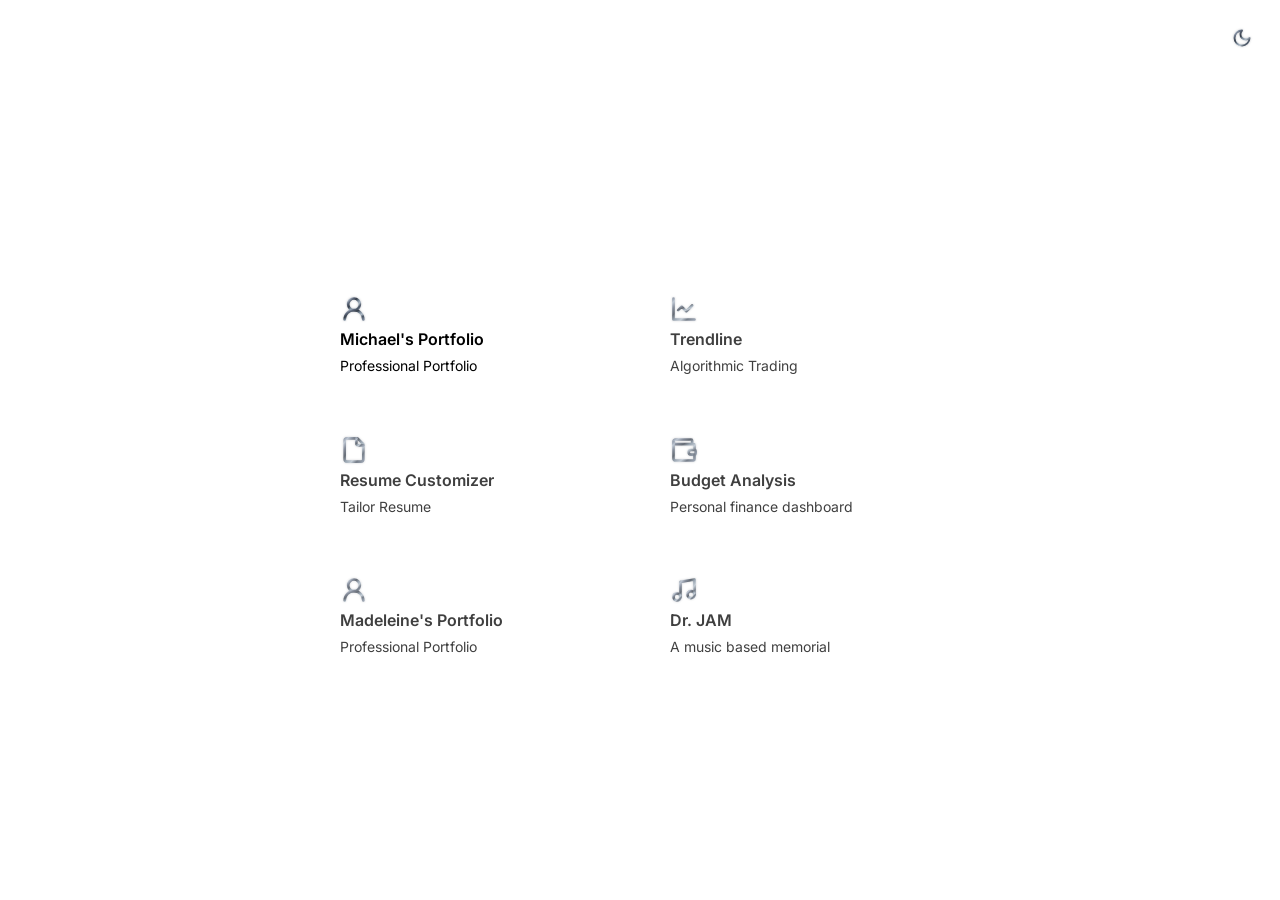
==== src/index.html @ 128f0eee "updated descriptions" ====
<!DOCTYPE html>
<html lang="en">
<head>
  <meta charset="UTF-8" />
  <meta name="viewport" content="width=device-width, initial-scale=1.0, viewport-fit=cover" />
  <title>Valhalla</title>
  <link rel="icon" href="favicon.svg" type="image/svg+xml" />
  <script>
    (function () {
      try {
        var t = localStorage.getItem("valhalla-theme");
        if (t === "light" || t === "dark") document.documentElement.dataset.theme = t;
      } catch (e) {}
    })();
  </script>
  <link rel="stylesheet" href="css/fonts.css" />
  <link rel="stylesheet" href="css/theme.css?v=37" />
  <link rel="stylesheet" href="css/styles.css?v=37" />
</head>
<body>
  <!-- Shared SVG gradient for metallic icons and accents -->
  <svg xmlns="http://www.w3.org/2000/svg" aria-hidden="true" focusable="false" class="svg-defs">
    <defs>
      <linearGradient id="valhalla-metal" x1="0%" y1="0%" x2="100%" y2="100%">
        <stop offset="0%" class="metal-s1"/>
        <stop offset="8%" class="metal-s2"/>
        <stop offset="22%" class="metal-s3"/>
        <stop offset="38%" class="metal-s4"/>
        <stop offset="52%" class="metal-s5"/>
        <stop offset="68%" class="metal-s6"/>
        <stop offset="82%" class="metal-s7"/>
        <stop offset="100%" class="metal-s8"/>
      </linearGradient>
    </defs>
  </svg>

  <header class="site-header">
    <h1 class="site-title">Valhalla</h1>
    <button type="button" id="theme-toggle" class="theme-toggle" aria-label="Toggle color theme"></button>
  </header>

  <main class="page-main">
    <div class="link-grid" id="link-grid"></div>
  </main>

  <div id="coming-soon-banner" class="coming-soon-banner" role="status" aria-live="polite" hidden>
    <span class="coming-soon-banner__message">App coming soon!</span>
  </div>

  <script type="module" src="js/theme.js?v=36"></script>
  <script type="module" src="js/app.js?v=37"></script>
</body>
</html>
---- src/css/fonts.css ----
@import url("https://fonts.googleapis.com/css2?family=Inter:wght@400;500;600;700&display=swap");

:root {
  --font-sans: "Inter", system-ui, -apple-system, "Segoe UI", Roboto, sans-serif;
}
---- src/css/theme.css ----
/* Valhalla theme — metallic gold (dark) and platinum silver (light) with sheen. */

* { box-sizing: border-box; }

/* Multi-stop gradients simulate specular highlights + shadow bands on brushed metal. */
:root {
  --gold-gradient: linear-gradient(
    125deg,
    #fffef5 0%,
    #ffe9a8 7%,
    #e8c547 18%,
    #7a5a18 32%,
    #d4af37 46%,
    #f8ecc0 58%,
    #a88428 72%,
    #f0dc98 86%,
    #fffef5 100%
  );
  --silver-gradient: linear-gradient(
    125deg,
    #7a8698 0%,
    #a8b4c4 8%,
    #5c6678 20%,
    #343c48 34%,
    #788898 48%,
    #b0bcc8 58%,
    #4a5564 72%,
    #98a4b4 86%,
    #7a8698 100%
  );
}

/* --- Dark tokens (gold) ------------------------------------------------ */
@media (prefers-color-scheme: dark) {
  :root:not([data-theme]) {
    --bg: #110e08;
    --bg-elevated: #1c1a16;
    --bg-hover: #252219;
    --accent-gradient: var(--gold-gradient);
    --accent-glow: rgba(232, 197, 71, 0.35);
    --accent-subtle: rgba(212, 175, 55, 0.12);
    --text-primary: #f0ebe3;
    --text-secondary: #b8b0a4;
    --text-dim: #7a7268;
    --border: rgba(255, 255, 255, 0.07);
    --border-strong: rgba(212, 175, 55, 0.35);
    --shadow: 0 4px 28px rgba(0, 0, 0, 0.55);
    --focus-ring: rgba(248, 236, 192, 0.45);
    --metal-shadow: 0 1px 2px rgba(0, 0, 0, 0.2);
    --toast-bg: #1c1a16;
    --toast-border: rgba(212, 175, 55, 0.3);
  }
}

:root[data-theme="dark"] {
  --bg: #110e08;
  --bg-elevated: #1c1a16;
  --bg-hover: #252219;
  --accent-gradient: var(--gold-gradient);
  --accent-glow: rgba(232, 197, 71, 0.35);
  --accent-subtle: rgba(212, 175, 55, 0.12);
  --text-primary: #f0ebe3;
  --text-secondary: #b8b0a4;
  --text-dim: #7a7268;
  --border: rgba(255, 255, 255, 0.07);
  --border-strong: rgba(212, 175, 55, 0.35);
  --shadow: 0 4px 28px rgba(0, 0, 0, 0.55);
  --focus-ring: rgba(248, 236, 192, 0.45);
  --metal-shadow: 0 1px 2px rgba(0, 0, 0, 0.2);
  --toast-bg: #1c1a16;
  --toast-border: rgba(212, 175, 55, 0.3);
}
 (platinum silver) ------------------------------------ */
@media (prefers-color-scheme: light) {
  :root:not([data-theme]) {
    --bg: #f7f5f1;
    --bg-elevated: #ffffff;
    --bg-hover: #f0ece6;
    --accent-gradient: var(--silver-gradient);
    --accent-glow: rgba(74, 85, 100, 0.25);
    --accent-subtle: rgba(74, 85, 100, 0.1);
    --text-primary: #1c1a16;
    --text-secondary: #4a4540;
    --text-dim: #8a8480;
    --border: rgba(28, 26, 22, 0.1);
    --border-strong: rgba(74, 85, 100, 0.45);
    --shadow: 0 4px 24px rgba(28, 26, 22, 0.08);
    --focus-ring: rgba(74, 85, 100, 0.5);
    --metal-shadow: 0 1px 2px rgba(52, 60, 72, 0.35);
    --toast-bg: #ffffff;
    --toast-border: rgba(74, 85, 100, 0.3);
  }
}

:root[data-theme="light"] {
  --bg: #f7f5f1;
  --bg-elevated: #ffffff;
  --bg-hover: #f0ece6;
  --accent-gradient: var(--silver-gradient);
  --accent-glow: rgba(74, 85, 100, 0.25);
  --accent-subtle: rgba(74, 85, 100, 0.1);
  --text-primary: #1c1a16;
  --text-secondary: #4a4540;
  --text-dim: #8a8480;
  --border: rgba(28, 26, 22, 0.1);
  --border-strong: rgba(74, 85, 100, 0.45);
  --shadow: 0 4px 24px rgba(28, 26, 22, 0.08);
  --focus-ring: rgba(74, 85, 100, 0.5);
  --metal-shadow: 0 1px 2px rgba(52, 60, 72, 0.35);
  --toast-bg: #ffffff;
  --toast-border: rgba(74, 85, 100, 0.3);
}

/* SVG gradient stops — gold (dark mode) */
@media (prefers-color-scheme: dark) {
  :root:not([data-theme]) .metal-s1 { stop-color: #fffef5; }
  :root:not([data-theme]) .metal-s2 { stop-color: #ffe9a8; }
  :root:not([data-theme]) .metal-s3 { stop-color: #e8c547; }
  :root:not([data-theme]) .metal-s4 { stop-color: #7a5a18; }
  :root:not([data-theme]) .metal-s5 { stop-color: #d4af37; }
  :root:not([data-theme]) .metal-s6 { stop-color: #f8ecc0; }
  :root:not([data-theme]) .metal-s7 { stop-color: #a88428; }
  :root:not([data-theme]) .metal-s8 { stop-color: #fffef5; }
}

:root[data-theme="dark"] .metal-s1 { stop-color: #fffef5; }
:root[data-theme="dark"] .metal-s2 { stop-color: #ffe9a8; }
:root[data-theme="dark"] .metal-s3 { stop-color: #e8c547; }
:root[data-theme="dark"] .metal-s4 { stop-color: #7a5a18; }
:root[data-theme="dark"] .metal-s5 { stop-color: #d4af37; }
:root[data-theme="dark"] .metal-s6 { stop-color: #f8ecc0; }
:root[data-theme="dark"] .metal-s7 { stop-color: #a88428; }
:root[data-theme="dark"] .metal-s8 { stop-color: #fffef5; }

/* SVG gradient stops — platinum silver (light mode, darker range for contrast on white) */
@media (prefers-color-scheme: light) {
  :root:not([data-theme]) .metal-s1 { stop-color: #7a8698; }
  :root:not([data-theme]) .metal-s2 { stop-color: #a8b4c4; }
  :root:not([data-theme]) .metal-s3 { stop-color: #5c6678; }
  :root:not([data-theme]) .metal-s4 { stop-color: #343c48; }
  :root:not([data-theme]) .metal-s5 { stop-color: #788898; }
  :root:not([data-theme]) .metal-s6 { stop-color: #b0bcc8; }
  :root:not([data-theme]) .metal-s7 { stop-color: #4a5564; }
  :root:not([data-theme]) .metal-s8 { stop-color: #7a8698; }
}

:root[data-theme="light"] .metal-s1 { stop-color: #7a8698; }
:root[data-theme="light"] .metal-s2 { stop-color: #a8b4c4; }
:root[data-theme="light"] .metal-s3 { stop-color: #5c6678; }
:root[data-theme="light"] .metal-s4 { stop-color: #343c48; }
:root[data-theme="light"] .metal-s5 { stop-color: #788898; }
:root[data-theme="light"] .metal-s6 { stop-color: #b0bcc8; }
:root[data-theme="light"] .metal-s7 { stop-color: #4a5564; }
:root[data-theme="light"] .metal-s8 { stop-color: #7a8698; }

@keyframes metal-shimmer {
  0%, 100% { background-position: 0% 50%; }
  50% { background-position: 100% 50%; }
}

html, body {
  margin: 0;
  padding: 0;
  background: var(--bg);
  color: var(--text-primary);
  font-family: var(--font-sans);
  -webkit-font-smoothing: antialiased;
  -moz-osx-font-smoothing: grayscale;
}

a { color: inherit; text-decoration: none; }
---- src/css/styles.css ----
/* Valhalla landing page — mobile-first layout */

.svg-defs {
  position: absolute;
  width: 0;
  height: 0;
  overflow: hidden;
  pointer-events: none;
}

body {
  min-height: 100dvh;
  overflow-x: hidden;
}

/* --- Header ------------------------------------------------------------- */
.site-header {
  display: flex;
  align-items: center;
  justify-content: space-between;
  padding: max(16px, env(safe-area-inset-top)) max(16px, env(safe-area-inset-right)) 16px max(16px, env(safe-area-inset-left));
}

.site-title {
  margin: 0;
  font-size: clamp(1.25rem, 4vw, 1.75rem);
  font-weight: 700;
  letter-spacing: 0.04em;
  background: var(--accent-gradient);
  background-size: 250% 250%;
  -webkit-background-clip: text;
  background-clip: text;
  color: transparent;
  animation: metal-shimmer 7s ease-in-out infinite;
  filter: drop-shadow(var(--metal-shadow));
}

.theme-toggle {
  display: flex;
  align-items: center;
  justify-content: center;
  width: 44px;
  height: 44px;
  padding: 0;
  border: 1px solid var(--border);
  border-radius: 10px;
  background: var(--bg-elevated);
  cursor: pointer;
  flex-shrink: 0;
  transition: background 0.15s ease, border-color 0.15s ease, box-shadow 0.15s ease;
}

.theme-toggle svg {
  filter: drop-shadow(0 0 4px var(--accent-glow));
}

.theme-toggle:focus-visible {
  outline: 2px solid var(--focus-ring);
  outline-offset: 2px;
}

@media (hover: hover) {
  .theme-toggle:hover {
    background: var(--bg-hover);
    border-color: var(--border-strong);
    box-shadow: 0 0 12px var(--accent-glow);
  }
}

.theme-toggle:active {
  background: var(--accent-subtle);
}

/* --- Main --------------------------------------------------------------- */
.page-main {
  display: flex;
  align-items: center;
  justify-content: center;
  min-height: calc(100dvh - 76px);
  padding: 16px max(16px, env(safe-area-inset-right)) max(24px, env(safe-area-inset-bottom)) max(16px, env(safe-area-inset-left));
}

.link-grid {
  display: grid;
  grid-template-columns: 1fr;
  gap: 12px;
  width: 100%;
  max-width: 640px;
}

/* --- Link cards --------------------------------------------------------- */
.link-card {
  position: relative;
  display: flex;
  flex-direction: column;
  gap: 6px;
  min-height: 72px;
  padding: 16px;
  border: 1px solid var(--border);
  border-radius: 12px;
  background: var(--bg-elevated);
  box-shadow: var(--shadow);
  transition: border-color 0.15s ease, background 0.15s ease, box-shadow 0.15s ease;
  min-width: 0;
  overflow: hidden;
}

/* Metallic sheen line along the top edge of each card */
.link-card::before {
  content: "";
  position: absolute;
  top: 0;
  left: 12px;
  right: 12px;
  height: 1px;
  background: var(--accent-gradient);
  background-size: 250% 250%;
  animation: metal-shimmer 7s ease-in-out infinite;
  opacity: 0.65;
  border-radius: 1px;
}

.link-card:focus-visible {
  outline: 2px solid var(--focus-ring);
  outline-offset: 2px;
}

@media (hover: hover) {
  .link-card:hover {
    border-color: var(--border-strong);
    background: var(--bg-hover);
    box-shadow: var(--shadow), 0 0 16px var(--accent-glow);
  }

  .link-card:hover::before {
    opacity: 1;
  }

  .link-card:hover .link-card__icon svg {
    filter: drop-shadow(0 0 6px var(--accent-glow));
  }
}

.link-card:active {
  background: var(--accent-subtle);
}

.link-card--coming-soon {
  opacity: 0.75;
}

.link-card__icon {
  display: flex;
  align-items: center;
  width: 24px;
  height: 24px;
  flex-shrink: 0;
}

.link-card__icon svg {
  width: 24px;
  height: 24px;
  transition: filter 0.2s ease;
}

/* Light mode: slightly heavier strokes + depth so silver icons read on white */
@media (prefers-color-scheme: light) {
  :root:not([data-theme]) .link-card__icon svg,
  :root:not([data-theme]) .theme-toggle svg {
    stroke-width: 2.25;
    filter: drop-shadow(0 0.5px 1px rgba(52, 60, 72, 0.3));
  }

  :root:not([data-theme]) .link-card::before {
    opacity: 0.85;
  }
}

:root[data-theme="light"] .link-card__icon svg,
:root[data-theme="light"] .theme-toggle svg {
  stroke-width: 2.25;
  filter: drop-shadow(0 0.5px 1px rgba(52, 60, 72, 0.3));
}

:root[data-theme="light"] .link-card::before {
  opacity: 0.85;
}

.link-card__title {
  margin: 0;
  font-size: 1rem;
  font-weight: 600;
  line-height: 1.3;
  color: var(--text-primary);
}

.link-card__subtitle {
  margin: 0;
  font-size: 0.875rem;
  line-height: 1.4;
  color: var(--text-secondary);
  overflow-wrap: anywhere;
}

/* --- Coming soon toast -------------------------------------------------- */
.coming-soon-banner {
  position: fixed;
  bottom: max(24px, env(safe-area-inset-bottom));
  left: 50%;
  transform: translateX(-50%) translateY(16px);
  z-index: 200;
  padding: 12px 20px;
  border: 1px solid var(--toast-border);
  border-radius: 10px;
  background: var(--toast-bg);
  box-shadow: var(--shadow);
  opacity: 0;
  pointer-events: none;
  transition: opacity 0.3s ease, transform 0.3s ease;
}

.coming-soon-banner.is-visible {
  opacity: 1;
  transform: translateX(-50%) translateY(0);
}

.coming-soon-banner__message {
  font-size: 0.9375rem;
  font-weight: 500;
  color: var(--text-primary);
  white-space: nowrap;
}

/* --- Tablet ------------------------------------------------------------- */
@media (min-width: 481px) {
  .link-grid {
    grid-template-columns: repeat(2, 1fr);
    gap: 16px;
  }

  .link-card {
    padding: 20px;
  }

  .link-card__icon {
    width: 28px;
    height: 28px;
  }

  .link-card__icon svg {
    width: 28px;
    height: 28px;
  }
}

/* --- Desktop ------------------------------------------------------------ */
@media (min-width: 769px) {
  .page-main {
    padding-top: 24px;
    padding-bottom: 48px;
  }

  .link-grid {
    gap: 20px;
  }
}

/* --- Reduced motion ----------------------------------------------------- */
@media (prefers-reduced-motion: reduce) {
  .site-title,
  .link-card::before {
    animation: none;
    background-size: 100% 100%;
  }

  .coming-soon-banner {
    transition: none;
  }

  .link-card,
  .theme-toggle,
  .link-card__icon svg {
    transition: none;
  }
}
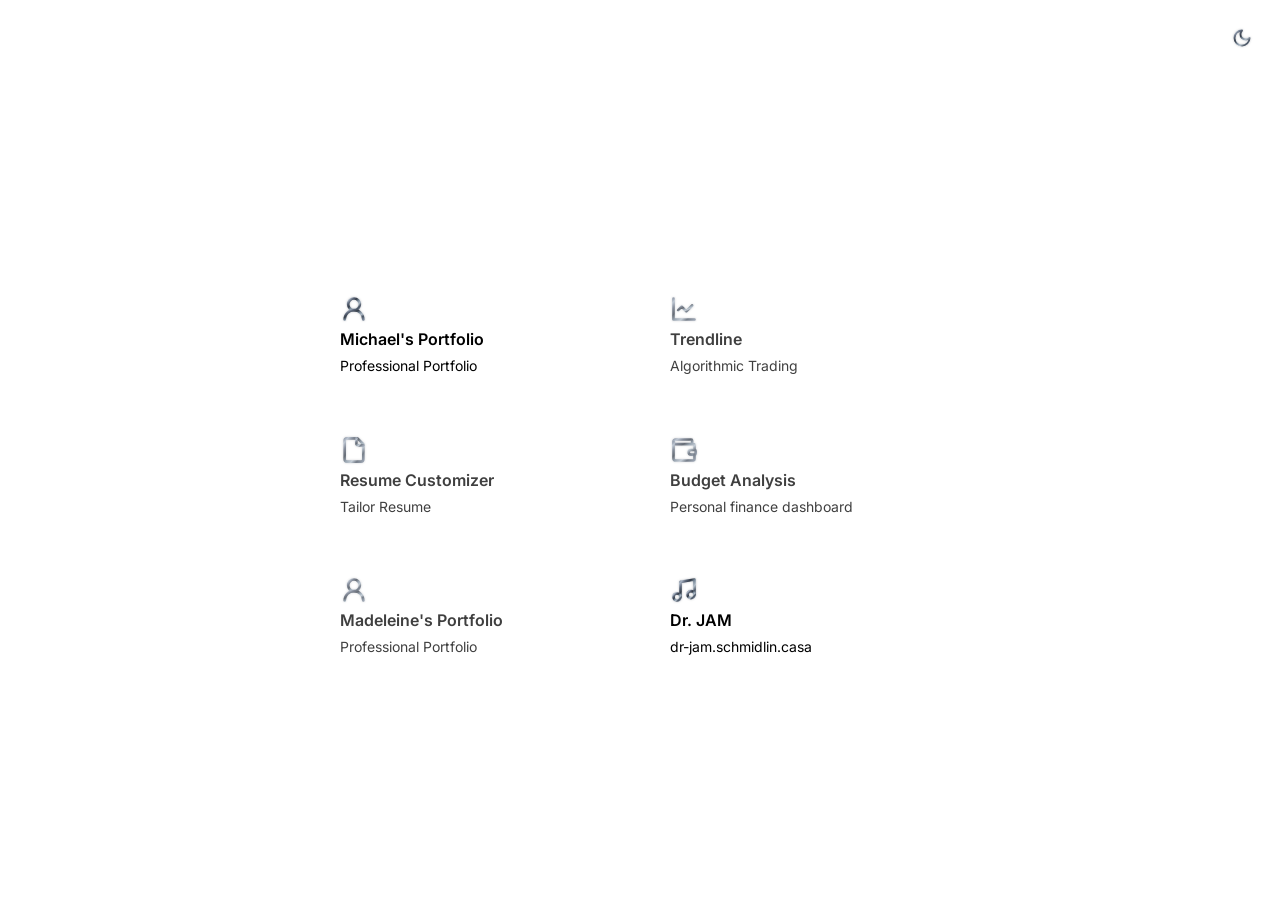
==== commit 8d53834f: "icon home and dr.  jam" ====
--- a/src/index.html
+++ b/src/index.html
@@ -3,13 +3,18 @@
 <head>
   <meta charset="UTF-8" />
   <meta name="viewport" content="width=device-width, initial-scale=1.0, viewport-fit=cover" />
-  <title>Valhalla</title>
-  <link rel="icon" href="favicon.svg" type="image/svg+xml" />
+  <title>Schmid-Lab</title>
+  <link rel="icon" id="favicon" href="favicon-dark.svg" type="image/svg+xml" />
   <script>
     (function () {
       try {
         var t = localStorage.getItem("valhalla-theme");
+        var theme = t === "light" || t === "dark"
+          ? t
+          : (window.matchMedia("(prefers-color-scheme: dark)").matches ? "dark" : "light");
         if (t === "light" || t === "dark") document.documentElement.dataset.theme = t;
+        var link = document.getElementById("favicon");
+        if (link) link.href = theme === "light" ? "favicon-light.svg" : "favicon-dark.svg";
       } catch (e) {}
     })();
   </script>
@@ -35,7 +40,7 @@
   </svg>
 
   <header class="site-header">
-    <h1 class="site-title">Valhalla</h1>
+    <h1 class="site-title">Schmid-Lab</h1>
     <button type="button" id="theme-toggle" class="theme-toggle" aria-label="Toggle color theme"></button>
   </header>
 
@@ -47,7 +52,7 @@
     <span class="coming-soon-banner__message">App coming soon!</span>
   </div>
 
-  <script type="module" src="js/theme.js?v=36"></script>
+  <script type="module" src="js/theme.js?v=38"></script>
   <script type="module" src="js/app.js?v=37"></script>
 </body>
 </html>
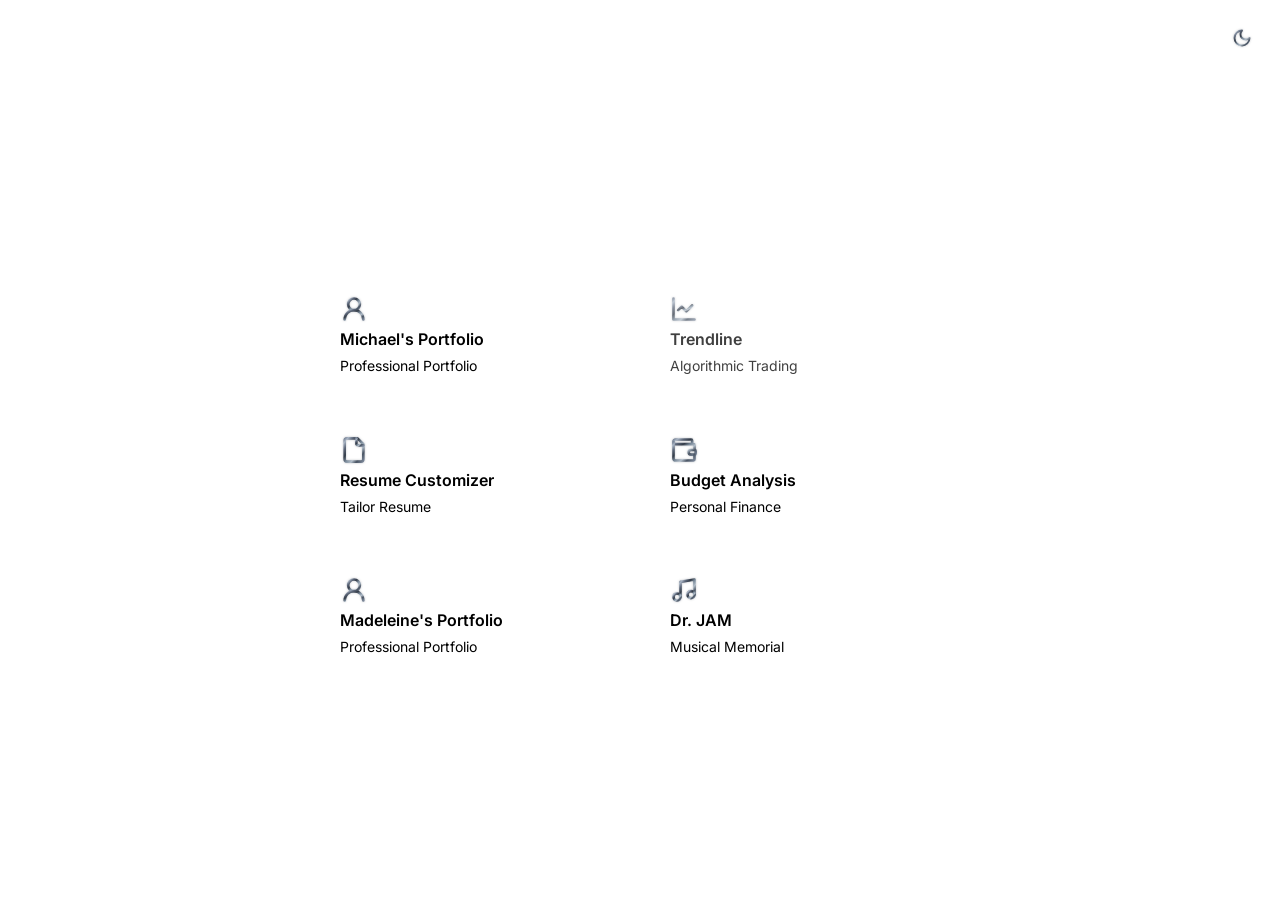
==== commit d0b1ec95: "update trendline" ====
--- a/src/index.html
+++ b/src/index.html
@@ -49,7 +49,7 @@
   </main>
 
   <div id="coming-soon-banner" class="coming-soon-banner" role="status" aria-live="polite" hidden>
-    <span class="coming-soon-banner__message">App coming soon!</span>
+    <span class="coming-soon-banner__message">Trendline is under construction. Check back soon!</span>
   </div>
 
   <script type="module" src="js/theme.js?v=38"></script>
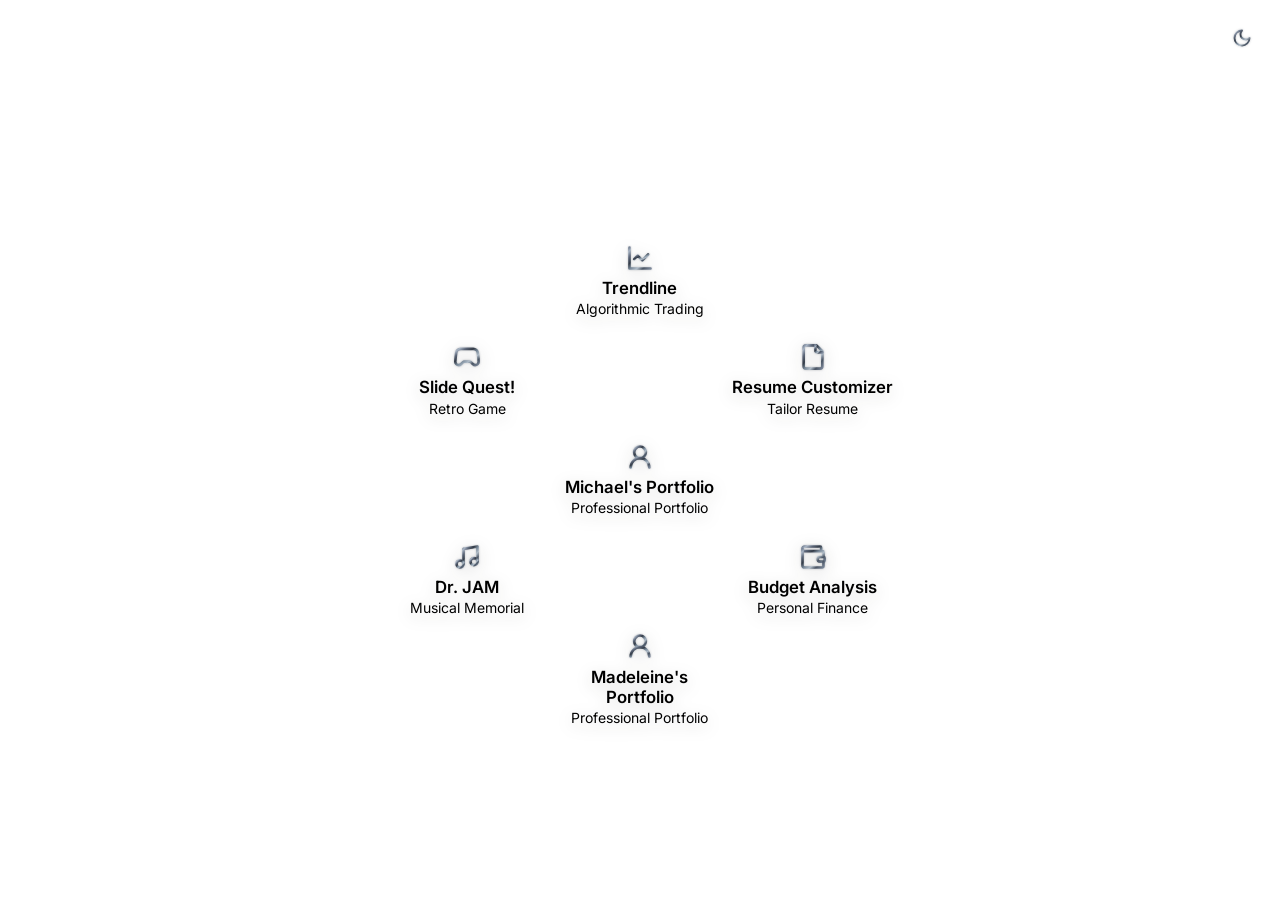
==== commit ec145b4e: "hexagon + slide quest" ====
--- a/src/index.html
+++ b/src/index.html
@@ -19,8 +19,8 @@
     })();
   </script>
   <link rel="stylesheet" href="css/fonts.css" />
-  <link rel="stylesheet" href="css/theme.css?v=37" />
-  <link rel="stylesheet" href="css/styles.css?v=37" />
+  <link rel="stylesheet" href="css/theme.css?v=40" />
+  <link rel="stylesheet" href="css/styles.css?v=44" />
 </head>
 <body>
   <!-- Shared SVG gradient for metallic icons and accents -->
@@ -36,6 +36,10 @@
         <stop offset="82%" class="metal-s7"/>
         <stop offset="100%" class="metal-s8"/>
       </linearGradient>
+      <!-- Flat-top hex with a small circular fillet at each vertex. Coordinates are 0–1 of the tile box. -->
+      <clipPath id="hex-round" clipPathUnits="objectBoundingBox">
+        <path d="M 0.23268 0.03464 A 0.06 0.06928 0 0 1 0.28464 0 L 0.71536 0 A 0.06 0.06928 0 0 1 0.76732 0.03464 L 0.98268 0.46536 A 0.06 0.06928 0 0 1 0.98268 0.53464 L 0.76732 0.96536 A 0.06 0.06928 0 0 1 0.71536 1 L 0.28464 1 A 0.06 0.06928 0 0 1 0.23268 0.96536 L 0.01732 0.53464 A 0.06 0.06928 0 0 1 0.01732 0.46536 Z"/>
+      </clipPath>
     </defs>
   </svg>
 
@@ -49,10 +53,10 @@
   </main>
 
   <div id="coming-soon-banner" class="coming-soon-banner" role="status" aria-live="polite" hidden>
-    <span class="coming-soon-banner__message">Trendline is under construction. Check back soon!</span>
+    <span class="coming-soon-banner__message">This app is on the way. Check back soon!</span>
   </div>
 
   <script type="module" src="js/theme.js?v=38"></script>
-  <script type="module" src="js/app.js?v=37"></script>
+  <script type="module" src="js/app.js?v=45"></script>
 </body>
 </html>
--- a/src/css/styles.css
+++ b/src/css/styles.css
@@ -74,66 +74,134 @@
 /* --- Main --------------------------------------------------------------- */
 .page-main {
   display: flex;
-  align-items: center;
-  justify-content: center;
+  flex-direction: column;
+  align-items: safe center;
+  justify-content: safe center;
   min-height: calc(100dvh - 76px);
-  padding: 16px max(16px, env(safe-area-inset-right)) max(24px, env(safe-area-inset-bottom)) max(16px, env(safe-area-inset-left));
-}
-
+  padding: 8px max(12px, env(safe-area-inset-right)) max(20px, env(safe-area-inset-bottom)) max(12px, env(safe-area-inset-left));
+}
+
+/* Flat-top hex cluster: one tile in the center, six sharing its edges.
+   Width is point-to-point; height is flat-to-flat (√3/2 of width).
+   Neighbor centers sit one hex-height plus the gap away, so every shared
+   edge has the same gap. The metal gradient shows through the card padding
+   as the hex outline. */
 .link-grid {
-  display: grid;
-  grid-template-columns: 1fr;
-  gap: 12px;
-  width: 100%;
-  max-width: 640px;
-}
-
-/* --- Link cards --------------------------------------------------------- */
+  --hex-gap: clamp(6px, 0.7vw, 10px);
+  --hex-w: min(220px, calc((100vw - 32px - 1.7320508 * var(--hex-gap)) / 2.5));
+  --hex-h: calc(var(--hex-w) * 0.86602540378);
+  --hex-step: calc(var(--hex-h) + var(--hex-gap));
+  --hex-clip: url("#hex-round");
+  position: relative;
+  width: calc(2.5 * var(--hex-w) + 1.7320508 * var(--hex-gap));
+  height: calc(3 * var(--hex-h) + 2 * var(--hex-gap));
+  max-width: 100%;
+  margin-inline: auto;
+}
+
+/* --- Link tiles --------------------------------------------------------- */
 .link-card {
-  position: relative;
-  display: flex;
-  flex-direction: column;
-  gap: 6px;
-  min-height: 72px;
-  padding: 16px;
-  border: 1px solid var(--border);
-  border-radius: 12px;
-  background: var(--bg-elevated);
-  box-shadow: var(--shadow);
-  transition: border-color 0.15s ease, background 0.15s ease, box-shadow 0.15s ease;
-  min-width: 0;
-  overflow: hidden;
-}
-
-/* Metallic sheen line along the top edge of each card */
+  --hex-x: 0px;
+  --hex-y: 0px;
+  position: absolute;
+  left: calc(50% + var(--hex-x) - var(--hex-w) / 2);
+  top: calc(50% + var(--hex-y) - var(--hex-h) / 2);
+  width: var(--hex-w);
+  height: var(--hex-h);
+  display: block;
+  margin: 0;
+  padding: 0;
+  border: 0;
+  border-radius: 0;
+  clip-path: var(--hex-clip);
+  background: var(--accent-gradient);
+  background-size: 250% 250%;
+  animation: metal-shimmer 7s ease-in-out infinite;
+  color: inherit;
+  font: inherit;
+  text-align: center;
+  text-decoration: none;
+  cursor: pointer;
+  filter: drop-shadow(0 4px 8px rgba(28, 26, 22, 0.18));
+  transition: transform 0.15s ease, filter 0.15s ease;
+}
+
+.link-card[data-place="n"] {
+  --hex-x: 0px;
+  --hex-y: calc(var(--hex-step) * -1);
+}
+
+.link-card[data-place="ne"] {
+  --hex-x: calc(var(--hex-step) * 0.8660254);
+  --hex-y: calc(var(--hex-step) * -0.5);
+}
+
+.link-card[data-place="se"] {
+  --hex-x: calc(var(--hex-step) * 0.8660254);
+  --hex-y: calc(var(--hex-step) * 0.5);
+}
+
+.link-card[data-place="s"] {
+  --hex-x: 0px;
+  --hex-y: var(--hex-step);
+}
+
+.link-card[data-place="sw"] {
+  --hex-x: calc(var(--hex-step) * -0.8660254);
+  --hex-y: calc(var(--hex-step) * 0.5);
+}
+
+.link-card[data-place="nw"] {
+  --hex-x: calc(var(--hex-step) * -0.8660254);
+  --hex-y: calc(var(--hex-step) * -0.5);
+}
+
+button.link-card {
+  width: var(--hex-w);
+  appearance: none;
+  -webkit-appearance: none;
+}
+
+/* Scaled copy of the hex, so the metal edge is the same width on every side. */
 .link-card::before {
   content: "";
   position: absolute;
-  top: 0;
-  left: 12px;
-  right: 12px;
-  height: 1px;
-  background: var(--accent-gradient);
-  background-size: 250% 250%;
-  animation: metal-shimmer 7s ease-in-out infinite;
-  opacity: 0.65;
-  border-radius: 1px;
+  inset: 0;
+  z-index: 0;
+  clip-path: var(--hex-clip);
+  background: var(--bg-elevated);
+  transform: scale(0.97);
+  pointer-events: none;
+}
+
+.link-card__face {
+  position: relative;
+  z-index: 1;
+  display: flex;
+  flex-direction: column;
+  align-items: center;
+  justify-content: center;
+  gap: clamp(3px, calc(var(--hex-w) * 0.028), 8px);
+  width: 100%;
+  height: 100%;
+  padding: 12% 13%;
 }
 
 .link-card:focus-visible {
-  outline: 2px solid var(--focus-ring);
-  outline-offset: 2px;
+  outline: none;
+  z-index: 2;
+  filter: drop-shadow(0 0 12px var(--accent-glow));
 }
 
 @media (hover: hover) {
   .link-card:hover {
-    border-color: var(--border-strong);
+    z-index: 2;
+    transform: scale(1.04);
+    filter: drop-shadow(0 8px 14px rgba(28, 26, 22, 0.22)) drop-shadow(0 0 12px var(--accent-glow));
+  }
+
+  .link-card:hover::before {
     background: var(--bg-hover);
-    box-shadow: var(--shadow), 0 0 16px var(--accent-glow);
-  }
-
-  .link-card:hover::before {
-    opacity: 1;
   }
 
   .link-card:hover .link-card__icon svg {
@@ -141,26 +209,36 @@
   }
 }
 
-.link-card:active {
+.link-card:active::before {
   background: var(--accent-subtle);
 }
 
 .link-card--coming-soon {
-  opacity: 0.75;
+  opacity: 0.72;
 }
 
 .link-card__icon {
   display: flex;
   align-items: center;
-  width: 24px;
-  height: 24px;
+  justify-content: center;
+  width: clamp(18px, calc(var(--hex-w) * 0.14), 28px);
+  height: clamp(18px, calc(var(--hex-w) * 0.14), 28px);
   flex-shrink: 0;
 }
 
 .link-card__icon svg {
-  width: 24px;
-  height: 24px;
+  width: 100%;
+  height: 100%;
   transition: filter 0.2s ease;
+}
+
+.link-card__copy {
+  display: flex;
+  flex-direction: column;
+  align-items: center;
+  gap: 2px;
+  min-width: 0;
+  max-width: 100%;
 }
 
 /* Light mode: slightly heavier strokes + depth so silver icons read on white */
@@ -170,10 +248,6 @@
     stroke-width: 2.25;
     filter: drop-shadow(0 0.5px 1px rgba(52, 60, 72, 0.3));
   }
-
-  :root:not([data-theme]) .link-card::before {
-    opacity: 0.85;
-  }
 }
 
 :root[data-theme="light"] .link-card__icon svg,
@@ -182,24 +256,45 @@
   filter: drop-shadow(0 0.5px 1px rgba(52, 60, 72, 0.3));
 }
 
-:root[data-theme="light"] .link-card::before {
-  opacity: 0.85;
+@media (prefers-color-scheme: dark) {
+  :root:not([data-theme]) .link-card {
+    filter: drop-shadow(0 6px 12px rgba(0, 0, 0, 0.45));
+  }
+
+  :root:not([data-theme]) .link-card:hover {
+    filter: drop-shadow(0 10px 16px rgba(0, 0, 0, 0.5)) drop-shadow(0 0 14px var(--accent-glow));
+  }
+}
+
+:root[data-theme="dark"] .link-card {
+  filter: drop-shadow(0 6px 12px rgba(0, 0, 0, 0.45));
+}
+
+:root[data-theme="dark"] .link-card:hover {
+  filter: drop-shadow(0 10px 16px rgba(0, 0, 0, 0.5)) drop-shadow(0 0 14px var(--accent-glow));
+}
+
+.link-card:focus-visible,
+:root[data-theme="dark"] .link-card:focus-visible {
+  z-index: 2;
+  filter: drop-shadow(0 6px 12px rgba(0, 0, 0, 0.45)) drop-shadow(0 0 12px var(--accent-glow));
 }
 
 .link-card__title {
   margin: 0;
-  font-size: 1rem;
+  font-size: clamp(0.72rem, calc(var(--hex-w) * 0.092), 1.05rem);
   font-weight: 600;
-  line-height: 1.3;
+  line-height: 1.2;
   color: var(--text-primary);
+  text-wrap: balance;
 }
 
 .link-card__subtitle {
   margin: 0;
-  font-size: 0.875rem;
-  line-height: 1.4;
+  font-size: clamp(0.62rem, calc(var(--hex-w) * 0.07), 0.875rem);
+  line-height: 1.25;
   color: var(--text-secondary);
-  overflow-wrap: anywhere;
+  text-wrap: balance;
 }
 
 /* --- Coming soon toast -------------------------------------------------- */
@@ -209,11 +304,13 @@
   left: 50%;
   transform: translateX(-50%) translateY(16px);
   z-index: 200;
+  max-width: calc(100vw - 32px);
   padding: 12px 20px;
   border: 1px solid var(--toast-border);
   border-radius: 10px;
   background: var(--toast-bg);
   box-shadow: var(--shadow);
+  text-align: center;
   opacity: 0;
   pointer-events: none;
   transition: opacity 0.3s ease, transform 0.3s ease;
@@ -228,47 +325,20 @@
   font-size: 0.9375rem;
   font-weight: 500;
   color: var(--text-primary);
-  white-space: nowrap;
-}
-
-/* --- Tablet ------------------------------------------------------------- */
-@media (min-width: 481px) {
-  .link-grid {
-    grid-template-columns: repeat(2, 1fr);
-    gap: 16px;
-  }
-
-  .link-card {
-    padding: 20px;
-  }
-
-  .link-card__icon {
-    width: 28px;
-    height: 28px;
-  }
-
-  .link-card__icon svg {
-    width: 28px;
-    height: 28px;
-  }
 }
 
 /* --- Desktop ------------------------------------------------------------ */
 @media (min-width: 769px) {
   .page-main {
-    padding-top: 24px;
-    padding-bottom: 48px;
-  }
-
-  .link-grid {
-    gap: 20px;
+    padding-top: 12px;
+    padding-bottom: 28px;
   }
 }
 
 /* --- Reduced motion ----------------------------------------------------- */
 @media (prefers-reduced-motion: reduce) {
   .site-title,
-  .link-card::before {
+  .link-card {
     animation: none;
     background-size: 100% 100%;
   }
@@ -282,4 +352,8 @@
   .link-card__icon svg {
     transition: none;
   }
-}
+
+  .link-card:hover {
+    transform: none;
+  }
+}
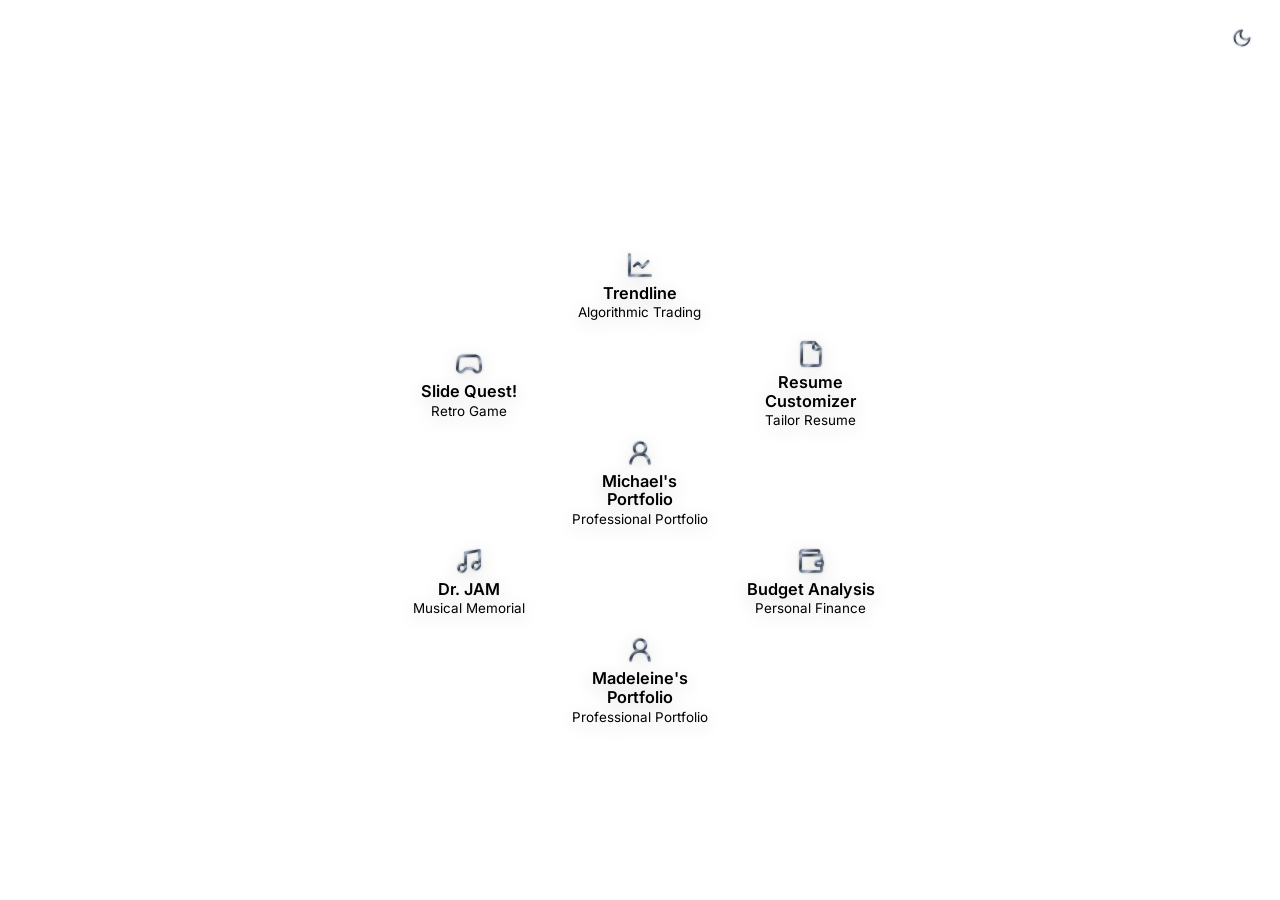
==== commit ac6a65e8: "fix" ====
--- a/src/index.html
+++ b/src/index.html
@@ -20,7 +20,7 @@
   </script>
   <link rel="stylesheet" href="css/fonts.css" />
   <link rel="stylesheet" href="css/theme.css?v=40" />
-  <link rel="stylesheet" href="css/styles.css?v=44" />
+  <link rel="stylesheet" href="css/styles.css?v=47" />
 </head>
 <body>
   <!-- Shared SVG gradient for metallic icons and accents -->
@@ -36,10 +36,6 @@
         <stop offset="82%" class="metal-s7"/>
         <stop offset="100%" class="metal-s8"/>
       </linearGradient>
-      <!-- Flat-top hex with a small circular fillet at each vertex. Coordinates are 0–1 of the tile box. -->
-      <clipPath id="hex-round" clipPathUnits="objectBoundingBox">
-        <path d="M 0.23268 0.03464 A 0.06 0.06928 0 0 1 0.28464 0 L 0.71536 0 A 0.06 0.06928 0 0 1 0.76732 0.03464 L 0.98268 0.46536 A 0.06 0.06928 0 0 1 0.98268 0.53464 L 0.76732 0.96536 A 0.06 0.06928 0 0 1 0.71536 1 L 0.28464 1 A 0.06 0.06928 0 0 1 0.23268 0.96536 L 0.01732 0.53464 A 0.06 0.06928 0 0 1 0.01732 0.46536 Z"/>
-      </clipPath>
     </defs>
   </svg>
 
@@ -49,7 +45,9 @@
   </header>
 
   <main class="page-main">
-    <div class="link-grid" id="link-grid"></div>
+    <div class="hive">
+      <div class="link-grid" id="link-grid"></div>
+    </div>
   </main>
 
   <div id="coming-soon-banner" class="coming-soon-banner" role="status" aria-live="polite" hidden>
--- a/src/css/styles.css
+++ b/src/css/styles.css
@@ -75,28 +75,54 @@
 .page-main {
   display: flex;
   flex-direction: column;
-  align-items: safe center;
-  justify-content: safe center;
-  min-height: calc(100dvh - 76px);
-  padding: 8px max(12px, env(safe-area-inset-right)) max(20px, env(safe-area-inset-bottom)) max(12px, env(safe-area-inset-left));
+  align-items: center;
+  justify-content: center;
+  min-height: calc(100svh - 76px);
+  padding: 8px max(10px, env(safe-area-inset-right)) max(16px, env(safe-area-inset-bottom)) max(10px, env(safe-area-inset-left));
+}
+
+@supports (justify-content: safe center) {
+  .page-main {
+    align-items: safe center;
+    justify-content: safe center;
+  }
 }
 
 /* Flat-top hex cluster: one tile in the center, six sharing its edges.
-   Width is point-to-point; height is flat-to-flat (√3/2 of width).
-   Neighbor centers sit one hex-height plus the gap away, so every shared
-   edge has the same gap. The metal gradient shows through the card padding
-   as the hex outline. */
+   .hive is the size container. The grid reads that width with cqw; querying
+   cqw on the sized element itself makes the cluster the wrong height.
+   The clip-path is written out on the tiles, not stored in a variable or an
+   SVG url(), because those get dropped and the tiles paint as rectangles. */
+.hive {
+  width: min(100%, 35rem);
+  margin-inline: auto;
+  container-type: inline-size;
+}
+
 .link-grid {
-  --hex-gap: clamp(6px, 0.7vw, 10px);
-  --hex-w: min(220px, calc((100vw - 32px - 1.7320508 * var(--hex-gap)) / 2.5));
+  --hex-gap: clamp(4px, 1.5cqw, 10px);
+  --hex-w: calc((100cqw - 1.7320508 * var(--hex-gap)) / 2.5);
   --hex-h: calc(var(--hex-w) * 0.86602540378);
   --hex-step: calc(var(--hex-h) + var(--hex-gap));
-  --hex-clip: url("#hex-round");
   position: relative;
-  width: calc(2.5 * var(--hex-w) + 1.7320508 * var(--hex-gap));
+  width: 100%;
   height: calc(3 * var(--hex-h) + 2 * var(--hex-gap));
-  max-width: 100%;
-  margin-inline: auto;
+}
+
+@supports not (width: 1cqw) {
+  .hive {
+    width: auto;
+    container-type: normal;
+  }
+
+  .link-grid {
+    --hex-gap: 8px;
+    --hex-w: min(210px, 28vw);
+    --hex-h: calc(var(--hex-w) * 0.86602540378);
+    --hex-step: calc(var(--hex-h) + var(--hex-gap));
+    width: min(100%, calc(2.5 * var(--hex-w) + 1.7320508 * var(--hex-gap)));
+    height: calc(3 * var(--hex-h) + 2 * var(--hex-gap));
+  }
 }
 
 /* --- Link tiles --------------------------------------------------------- */
@@ -113,7 +139,8 @@
   padding: 0;
   border: 0;
   border-radius: 0;
-  clip-path: var(--hex-clip);
+  -webkit-clip-path: polygon(23.27% 3.46%, 24.01% 2.29%, 24.94% 1.32%, 26.02% 0.60%, 27.22% 0.15%, 28.46% 0%, 71.54% 0%, 72.78% 0.15%, 73.98% 0.60%, 75.06% 1.32%, 75.99% 2.29%, 76.73% 3.46%, 98.27% 46.54%, 98.78% 47.86%, 99.04% 49.28%, 99.04% 50.72%, 98.78% 52.14%, 98.27% 53.46%, 76.73% 96.54%, 75.99% 97.71%, 75.06% 98.68%, 73.98% 99.40%, 72.78% 99.85%, 71.54% 100%, 28.46% 100%, 27.22% 99.85%, 26.02% 99.40%, 24.94% 98.68%, 24.01% 97.71%, 23.27% 96.54%, 1.73% 53.46%, 1.22% 52.14%, 0.96% 50.72%, 0.96% 49.28%, 1.22% 47.86%, 1.73% 46.54%);
+  clip-path: polygon(23.27% 3.46%, 24.01% 2.29%, 24.94% 1.32%, 26.02% 0.60%, 27.22% 0.15%, 28.46% 0%, 71.54% 0%, 72.78% 0.15%, 73.98% 0.60%, 75.06% 1.32%, 75.99% 2.29%, 76.73% 3.46%, 98.27% 46.54%, 98.78% 47.86%, 99.04% 49.28%, 99.04% 50.72%, 98.78% 52.14%, 98.27% 53.46%, 76.73% 96.54%, 75.99% 97.71%, 75.06% 98.68%, 73.98% 99.40%, 72.78% 99.85%, 71.54% 100%, 28.46% 100%, 27.22% 99.85%, 26.02% 99.40%, 24.94% 98.68%, 24.01% 97.71%, 23.27% 96.54%, 1.73% 53.46%, 1.22% 52.14%, 0.96% 50.72%, 0.96% 49.28%, 1.22% 47.86%, 1.73% 46.54%);
   background: var(--accent-gradient);
   background-size: 250% 250%;
   animation: metal-shimmer 7s ease-in-out infinite;
@@ -168,7 +195,8 @@
   position: absolute;
   inset: 0;
   z-index: 0;
-  clip-path: var(--hex-clip);
+  -webkit-clip-path: polygon(23.27% 3.46%, 24.01% 2.29%, 24.94% 1.32%, 26.02% 0.60%, 27.22% 0.15%, 28.46% 0%, 71.54% 0%, 72.78% 0.15%, 73.98% 0.60%, 75.06% 1.32%, 75.99% 2.29%, 76.73% 3.46%, 98.27% 46.54%, 98.78% 47.86%, 99.04% 49.28%, 99.04% 50.72%, 98.78% 52.14%, 98.27% 53.46%, 76.73% 96.54%, 75.99% 97.71%, 75.06% 98.68%, 73.98% 99.40%, 72.78% 99.85%, 71.54% 100%, 28.46% 100%, 27.22% 99.85%, 26.02% 99.40%, 24.94% 98.68%, 24.01% 97.71%, 23.27% 96.54%, 1.73% 53.46%, 1.22% 52.14%, 0.96% 50.72%, 0.96% 49.28%, 1.22% 47.86%, 1.73% 46.54%);
+  clip-path: polygon(23.27% 3.46%, 24.01% 2.29%, 24.94% 1.32%, 26.02% 0.60%, 27.22% 0.15%, 28.46% 0%, 71.54% 0%, 72.78% 0.15%, 73.98% 0.60%, 75.06% 1.32%, 75.99% 2.29%, 76.73% 3.46%, 98.27% 46.54%, 98.78% 47.86%, 99.04% 49.28%, 99.04% 50.72%, 98.78% 52.14%, 98.27% 53.46%, 76.73% 96.54%, 75.99% 97.71%, 75.06% 98.68%, 73.98% 99.40%, 72.78% 99.85%, 71.54% 100%, 28.46% 100%, 27.22% 99.85%, 26.02% 99.40%, 24.94% 98.68%, 24.01% 97.71%, 23.27% 96.54%, 1.73% 53.46%, 1.22% 52.14%, 0.96% 50.72%, 0.96% 49.28%, 1.22% 47.86%, 1.73% 46.54%);
   background: var(--bg-elevated);
   transform: scale(0.97);
   pointer-events: none;
@@ -181,10 +209,10 @@
   flex-direction: column;
   align-items: center;
   justify-content: center;
-  gap: clamp(3px, calc(var(--hex-w) * 0.028), 8px);
+  gap: clamp(2px, calc(var(--hex-w) * 0.022), 8px);
   width: 100%;
   height: 100%;
-  padding: 12% 13%;
+  padding: 15% 17% 12%;
 }
 
 .link-card:focus-visible {
@@ -282,17 +310,19 @@
 
 .link-card__title {
   margin: 0;
-  font-size: clamp(0.72rem, calc(var(--hex-w) * 0.092), 1.05rem);
+  max-width: 100%;
+  font-size: clamp(0.68rem, calc(var(--hex-w) * 0.086), 1.02rem);
   font-weight: 600;
-  line-height: 1.2;
+  line-height: 1.15;
   color: var(--text-primary);
   text-wrap: balance;
 }
 
 .link-card__subtitle {
   margin: 0;
-  font-size: clamp(0.62rem, calc(var(--hex-w) * 0.07), 0.875rem);
-  line-height: 1.25;
+  max-width: 100%;
+  font-size: clamp(0.58rem, calc(var(--hex-w) * 0.064), 0.84rem);
+  line-height: 1.2;
   color: var(--text-secondary);
   text-wrap: balance;
 }
